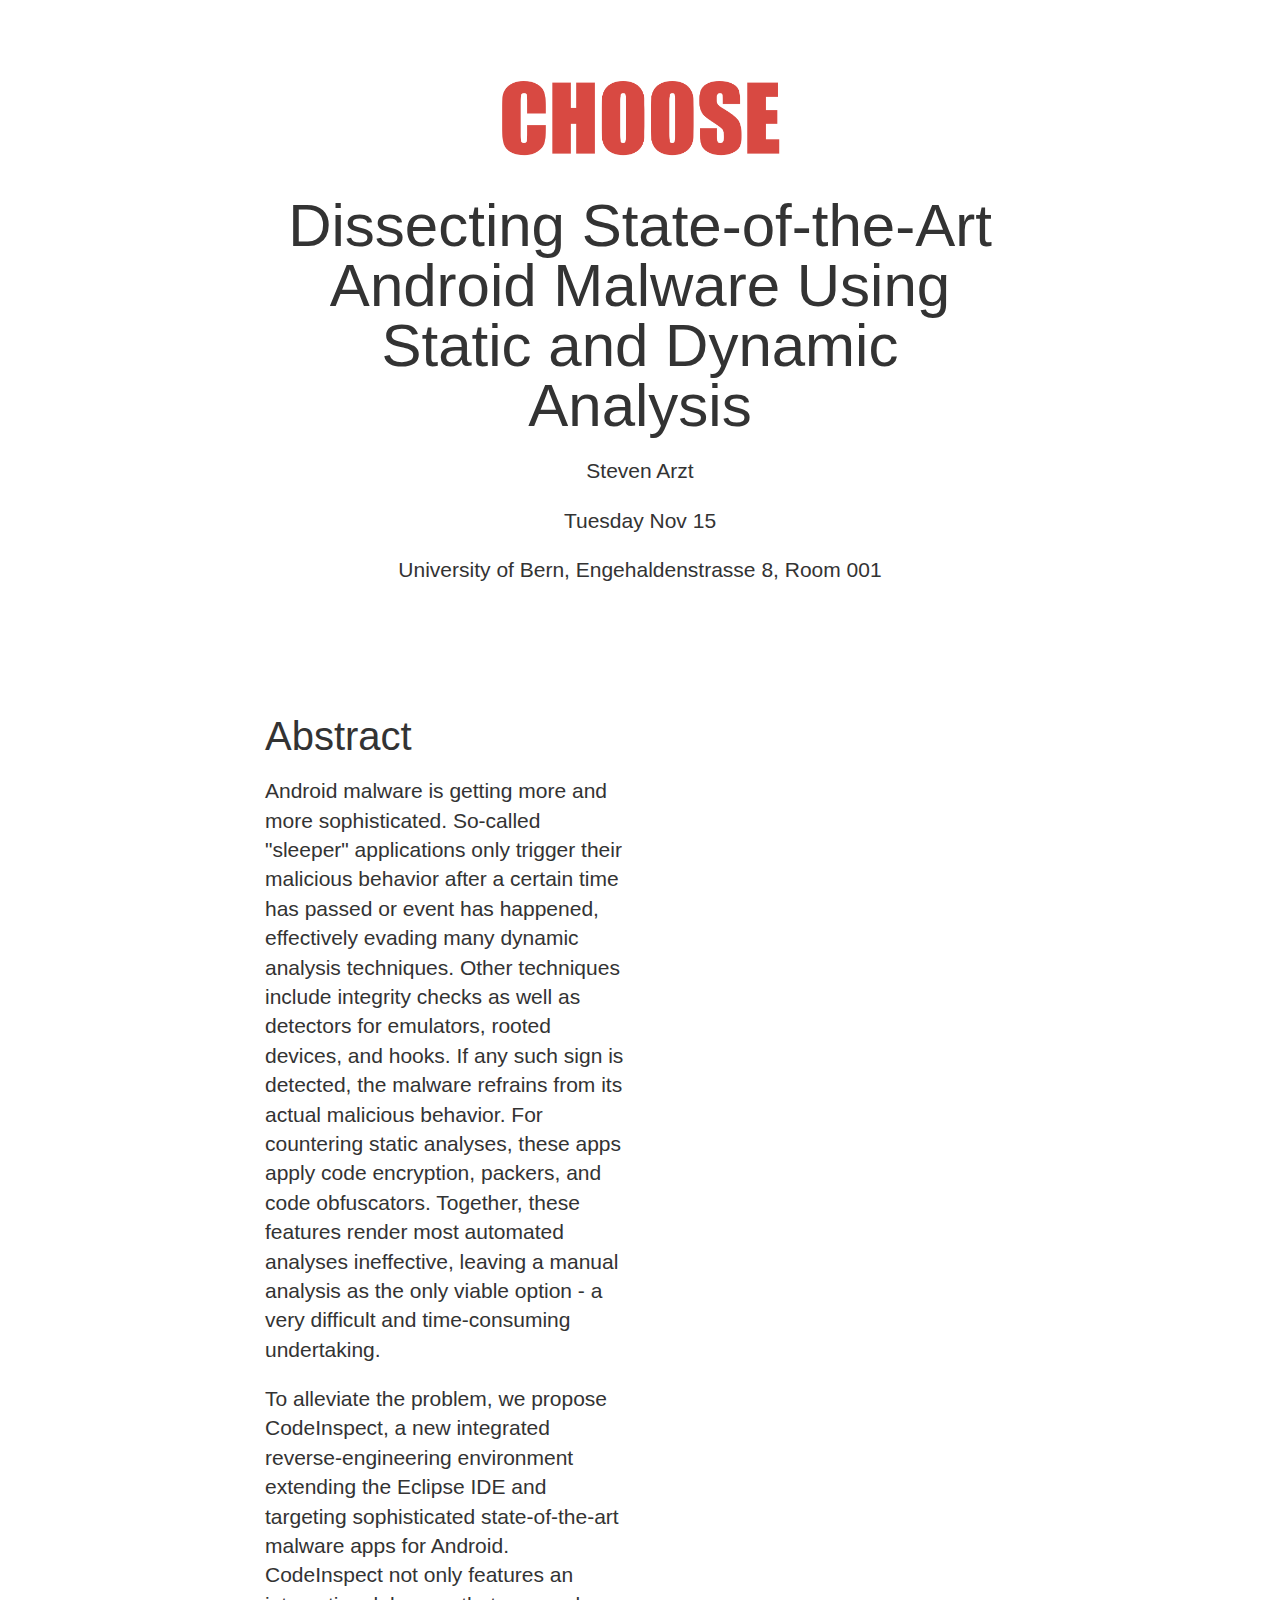
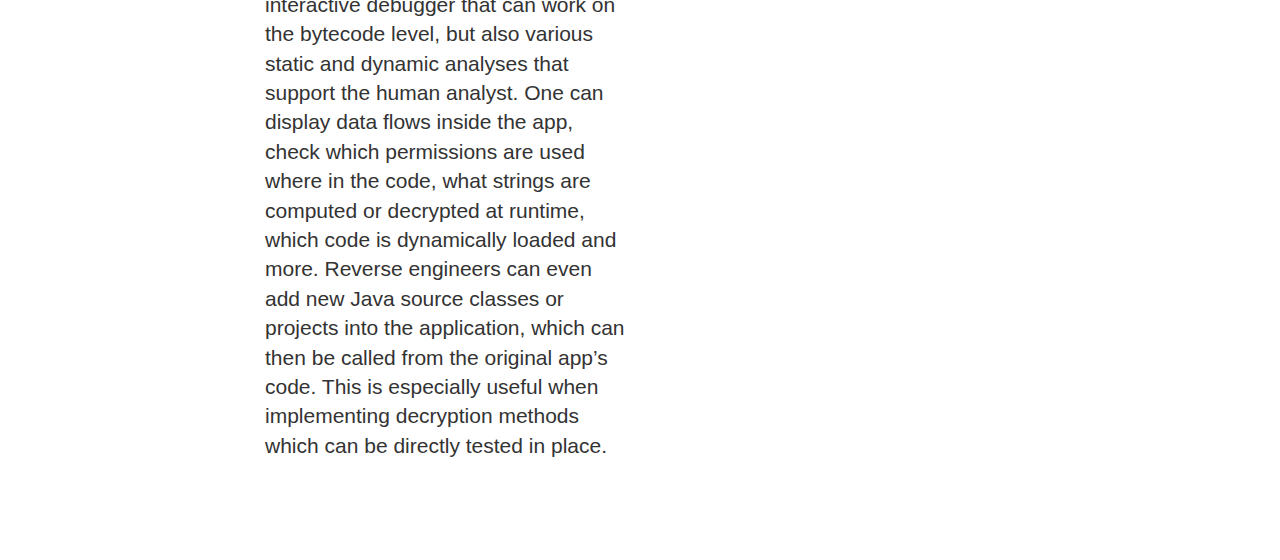
==== page/events/arzt-2016/index.html @ 49e96a99 "added two choose talks in bern" ====
<html lang="en">
    <head>
        <meta charset="utf-8">
        <title>CHOOSE Talk 2016 - Steven Arzt</title>
        <meta name="viewport" content="width=device-width, initial-scale=1.0">
        <meta name="description" content="">
        <meta name="author" content="">
        <!-- Le styles -->
        <link href="../../bootstrap-3.2.0-dist/css/bootstrap.css" rel="stylesheet">
        <link href="../../bootstrap-3.2.0-dist/css/bootstrap-responsive.css" rel="stylesheet">
        <link href="../../css/default.css" rel="stylesheet">
        <!-- HTML5 shim, for IE6-8 support of HTML5 elements -->
        <!--[if lt IE 9]>
   <script src="../../bootstrap/js/html5shiv.js"></script>
 <![endif]-->
        <!-- Fav and touch icons -->
        <link rel="shortcut icon" href="../../bootstrap/ico/favicon.png">
    </head>
    <body class="">
        <div class="container">
            <div class="row">
                <div class="col-md-8 col-md-offset-2">
                    <p><a href="../../index.html">
                            <img src="../../pictures/choose-logo.png" width="300px"></a></p>
                    <h1>Dissecting State-of-the-Art Android Malware Using Static and Dynamic Analysis </h1>
                    <p class="lead">Steven Arzt</p>
                    <p class="lead">Tuesday Nov 15</p>
                    <p class="lead">University of Bern, Engehaldenstrasse 8, Room 001</p>
                </div>
            </div>
            <div class="row topOffsetLarge">
                <div class="col-md-4 col-md-offset-2 leftAlign">
                    <h2>Abstract</h2>
                    <p class="lead">Android malware is getting more and more sophisticated. So-called "sleeper" applications only trigger their malicious behavior after a certain time has passed or event has happened, effectively evading many dynamic analysis techniques. Other techniques include integrity checks as well as detectors for emulators, rooted devices, and hooks. If any such sign is detected, the malware refrains from its actual malicious behavior. For countering static analyses, these apps apply code encryption, packers, and code obfuscators. Together, these features render most automated analyses ineffective, leaving a manual analysis as the only viable option - a very difficult and time-consuming undertaking.</p>
                    <p class="lead">To alleviate the problem, we propose CodeInspect, a new integrated reverse-engineering environment extending the Eclipse IDE and targeting sophisticated state-of-the-art malware apps for Android. CodeInspect not only features an interactive debugger that can work on the bytecode level, but also various static and dynamic analyses that support the human analyst. One can display data flows inside the app, check which permissions are used where in the code, what strings are computed or decrypted at runtime, which code is dynamically loaded and more. Reverse engineers can even add new Java source classes or projects into the application, which can then be called from the original app’s code. This is especially useful when implementing decryption methods which can be directly tested in place.</p>
                   
                </div>
            </div>
        </div>
    </div>     
    <!-- /container -->
    <!-- Le javascript
 ================================================== -->
    <!-- Placed at the end of the document so the pages load faster -->
    <script src="bootstrap/js/jquery.js"></script>
    <script src="bootstrap/js/bootstrap-transition.js"></script>
    <script src="bootstrap/js/bootstrap-alert.js"></script>
    <script src="bootstrap/js/bootstrap-modal.js"></script>
    <script src="bootstrap/js/bootstrap-dropdown.js"></script>
    <script src="bootstrap/js/bootstrap-scrollspy.js"></script>
    <script src="bootstrap/js/bootstrap-tab.js"></script>
    <script src="bootstrap/js/bootstrap-tooltip.js"></script>
    <script src="bootstrap/js/bootstrap-popover.js"></script>
    <script src="bootstrap/js/bootstrap-button.js"></script>
    <script src="bootstrap/js/bootstrap-collapse.js"></script>
    <script src="bootstrap/js/bootstrap-carousel.js"></script>
    <script src="bootstrap/js/bootstrap-typeahead.js"></script>
    <script>
  (function(i,s,o,g,r,a,m){i['GoogleAnalyticsObject']=r;i[r]=i[r]||function(){
  (i[r].q=i[r].q||[]).push(arguments)},i[r].l=1*new Date();a=s.createElement(o),
  m=s.getElementsByTagName(o)[0];a.async=1;a.src=g;m.parentNode.insertBefore(a,m)
  })(window,document,'script','//www.google-analytics.com/analytics.js','ga');

  ga('create', 'UA-12208953-1', 'auto');
  ga('send', 'pageview');

</script>
</body>
---- page/css/default.css ----
.topOffset  { margin-top: 16px; }
.bottomOffset  { margin-bottom: 16px; }
.topOffsetLarge { margin-top: 32px; }
.bottomOffsetLarge { margin-bottom: 32px; }

.leftAlign {text-align: left;}
.rightAlign {text-align: right;}
.centerAlign {text-align: center;}

.btn-default {
  border-color: #CC3333;	
  color: #CC3333;
}

.btn-primary {
  border-color: #CC3333;	
  background-color: #CC3333;
}

.btn:hover {
  background-color: #FC2534;
  border-color: #FC2534;
  color: white;
}

a {
  color: #CC3333;
}

a:hover {
  color: #FC2534;
  text-decoration: none;
}

body {
  padding-top: 0px;
  padding-bottom: 40px;
}

h1, h2 {
line-height: 1;
}

h1 {
 font-size: 60px;
}
h2 {
 margin-top: 80px;
 font-size: 40px;
}

p {margin-top: 20px;}

/* Custom container */
.container {margin: 40px auto; text-align: center;}

img {margin-left: auto;
margin-right: auto;
max-width: 100%;}
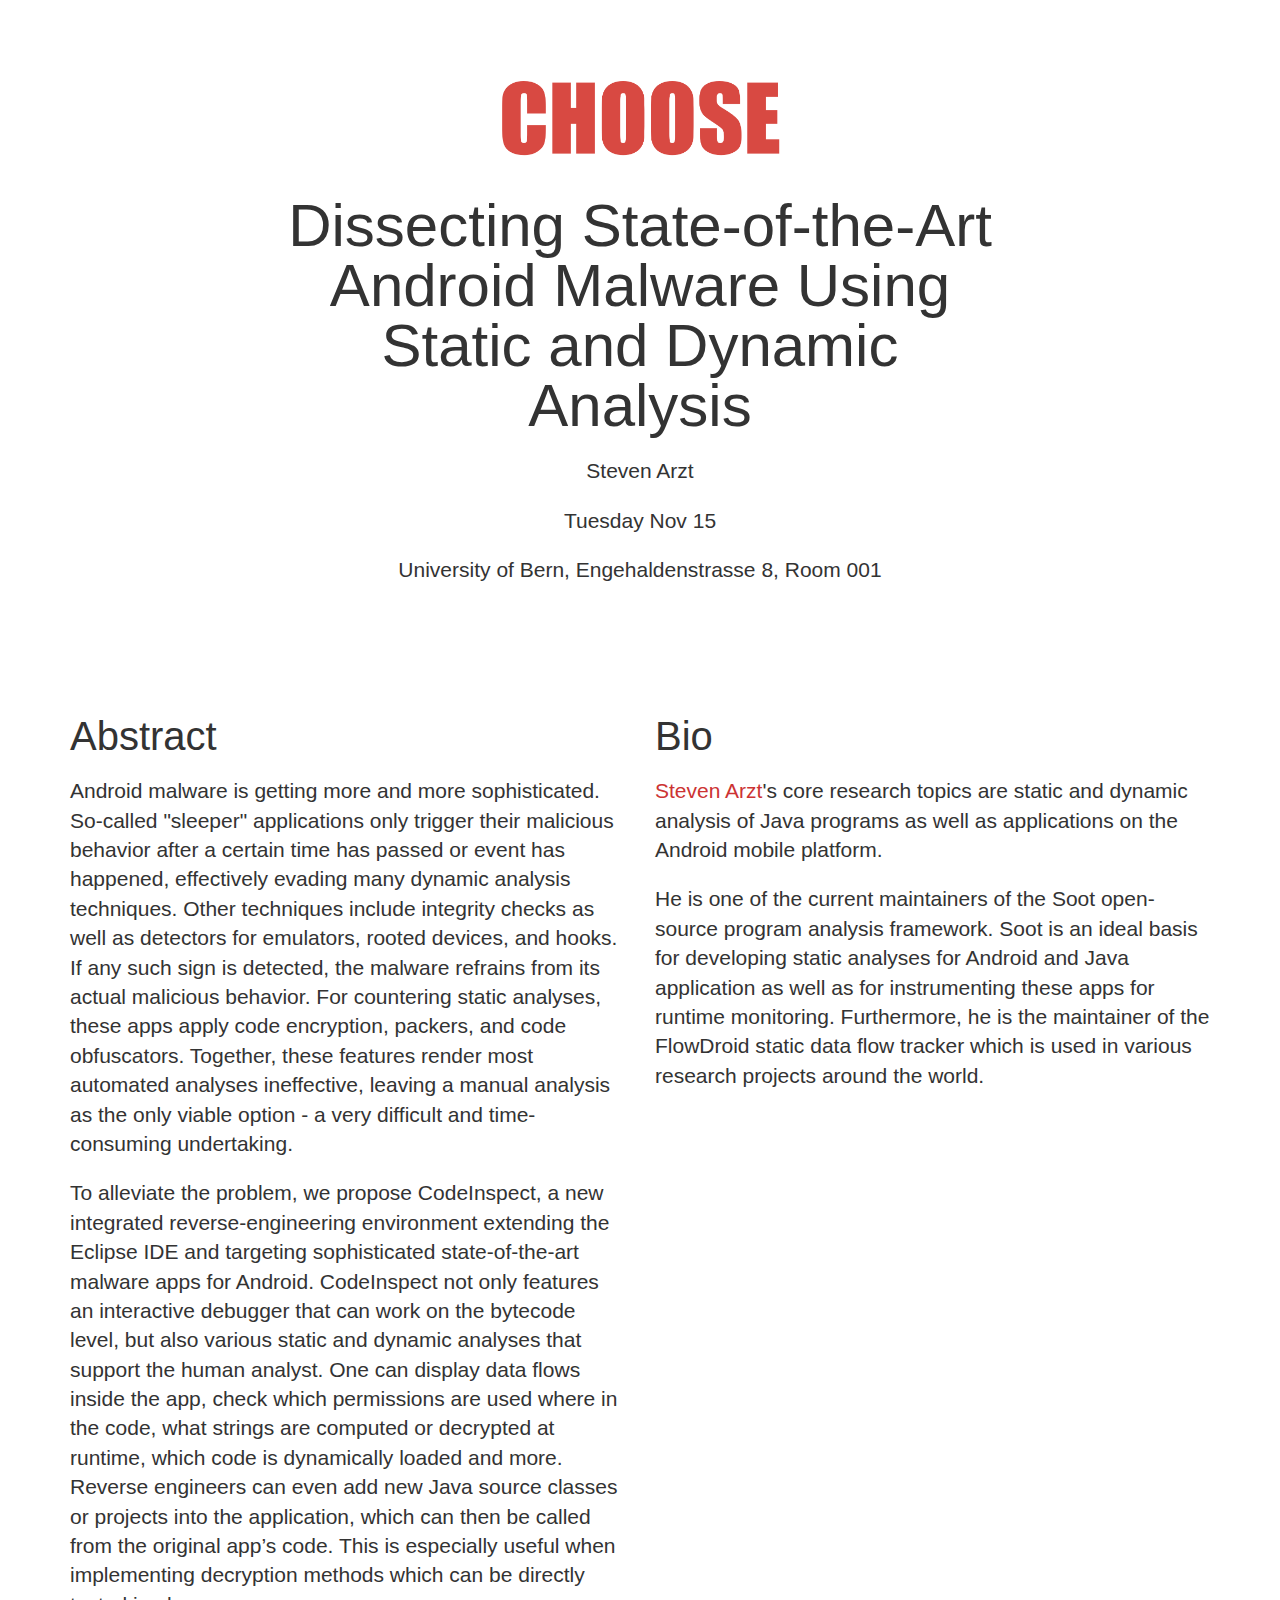
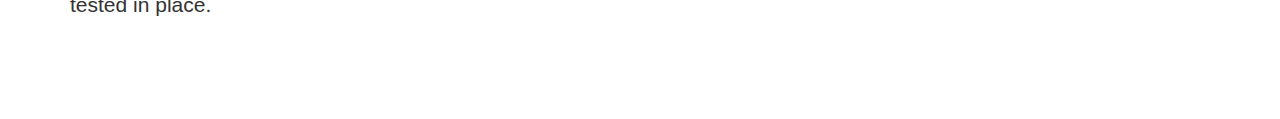
==== commit 0cf73f0a: "added bios" ====
--- a/page/events/arzt-2016/index.html
+++ b/page/events/arzt-2016/index.html
@@ -29,11 +29,16 @@
                 </div>
             </div>
             <div class="row topOffsetLarge">
-                <div class="col-md-4 col-md-offset-2 leftAlign">
+                <div class="col-md-6 leftAlign">
                     <h2>Abstract</h2>
                     <p class="lead">Android malware is getting more and more sophisticated. So-called "sleeper" applications only trigger their malicious behavior after a certain time has passed or event has happened, effectively evading many dynamic analysis techniques. Other techniques include integrity checks as well as detectors for emulators, rooted devices, and hooks. If any such sign is detected, the malware refrains from its actual malicious behavior. For countering static analyses, these apps apply code encryption, packers, and code obfuscators. Together, these features render most automated analyses ineffective, leaving a manual analysis as the only viable option - a very difficult and time-consuming undertaking.</p>
                     <p class="lead">To alleviate the problem, we propose CodeInspect, a new integrated reverse-engineering environment extending the Eclipse IDE and targeting sophisticated state-of-the-art malware apps for Android. CodeInspect not only features an interactive debugger that can work on the bytecode level, but also various static and dynamic analyses that support the human analyst. One can display data flows inside the app, check which permissions are used where in the code, what strings are computed or decrypted at runtime, which code is dynamically loaded and more. Reverse engineers can even add new Java source classes or projects into the application, which can then be called from the original app’s code. This is especially useful when implementing decryption methods which can be directly tested in place.</p>
                    
+                </div>
+                <div class="col-md-6 leftAlign">
+                    <h2>Bio</h2>
+                    <p class="lead"><a href="http://www.ec-spride.tu-darmstadt.de/en/research-groups/secure-software-engineering-group/staff/steven-arzt/">Steven Arzt</a>'s  core research topics are static and dynamic analysis of Java programs as well as applications on the Android mobile platform.</p>
+                    <p class="lead">He is one of the current maintainers of the Soot open-source program analysis framework. Soot is an ideal basis for developing static analyses for Android and Java application as well as for instrumenting these apps for runtime monitoring. Furthermore, he is the maintainer of the FlowDroid static data flow tracker which is used in various research projects around the world.</p>
                 </div>
             </div>
         </div>
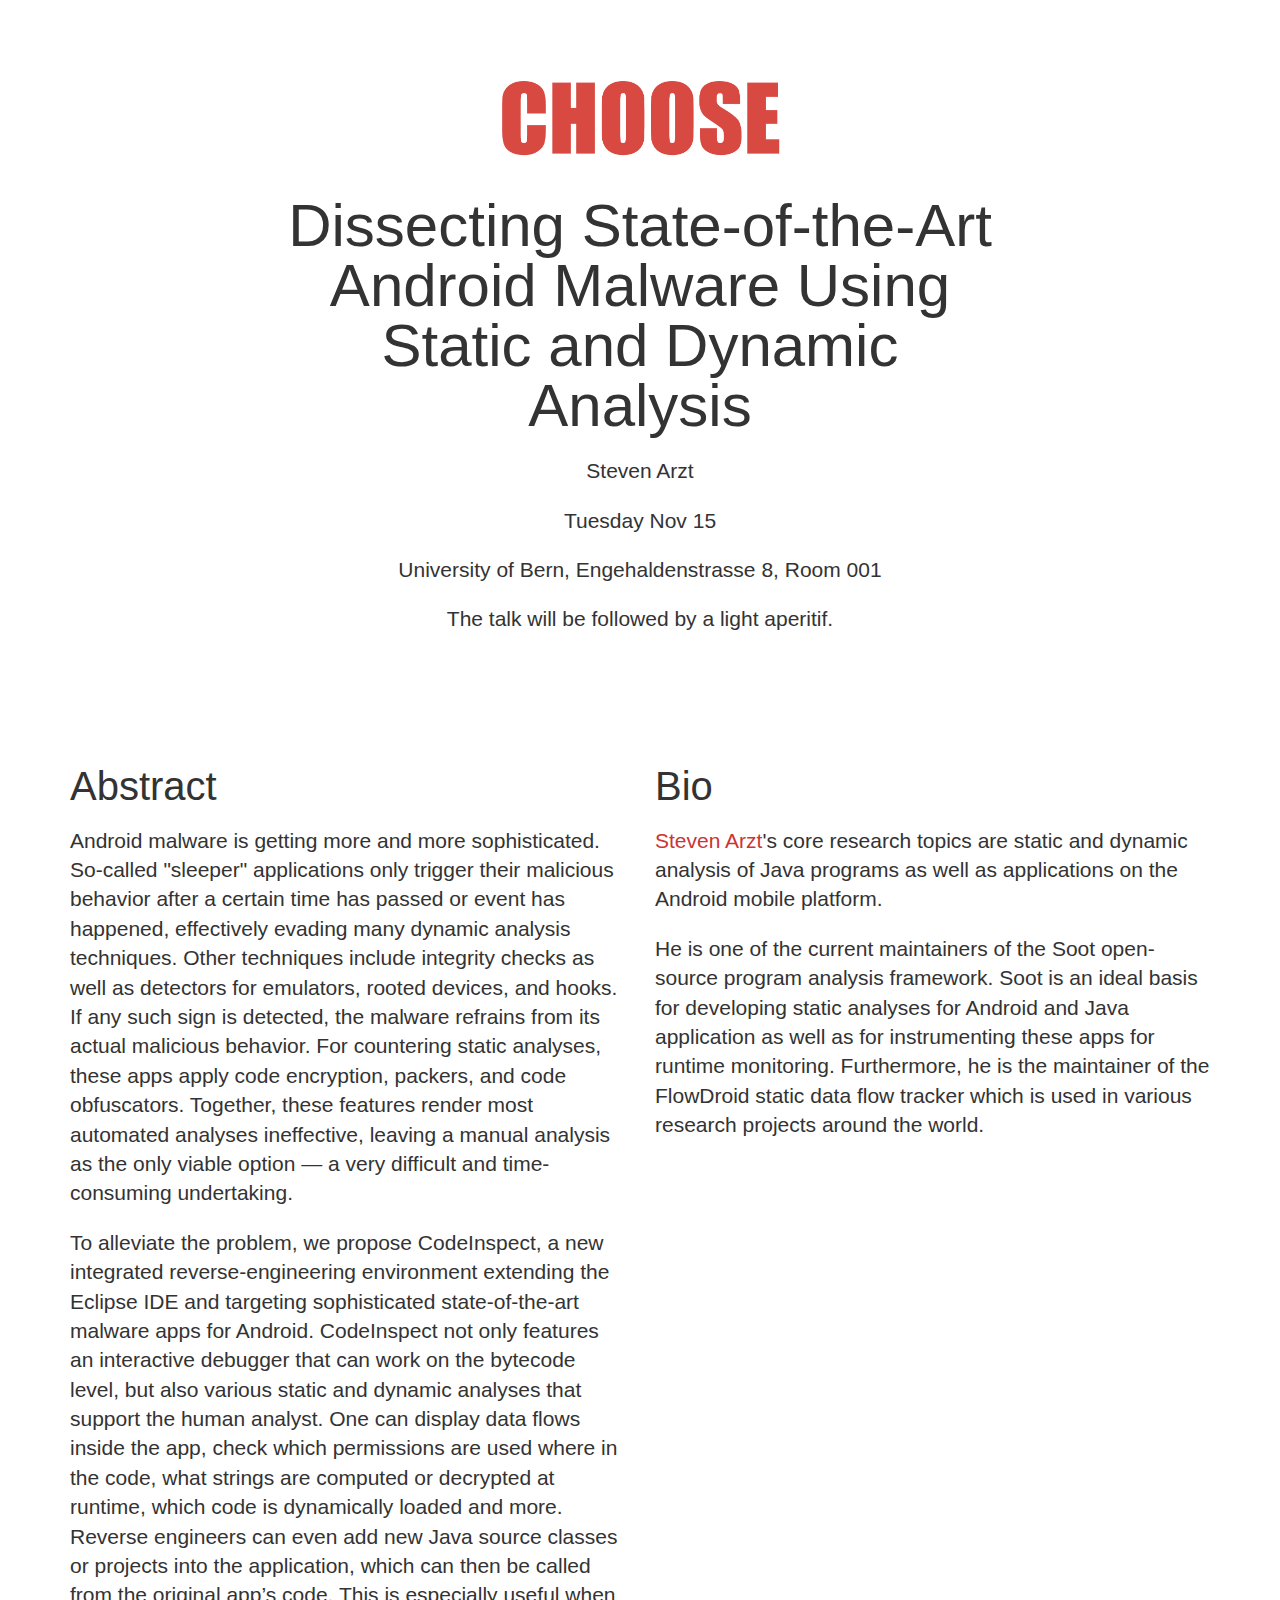
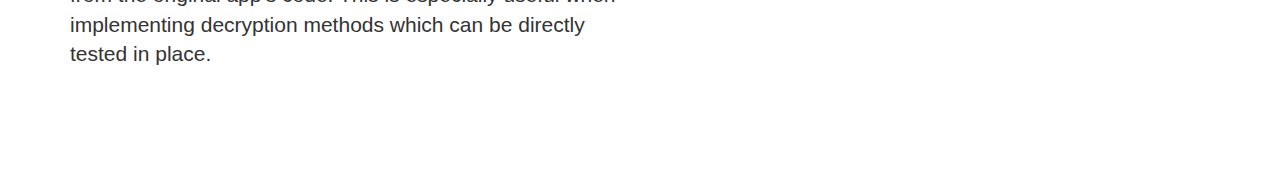
==== commit 9edd8590: "tweaks" ====
--- a/page/events/arzt-2016/index.html
+++ b/page/events/arzt-2016/index.html
@@ -26,12 +26,13 @@
                     <p class="lead">Steven Arzt</p>
                     <p class="lead">Tuesday Nov 15</p>
                     <p class="lead">University of Bern, Engehaldenstrasse 8, Room 001</p>
+                    <p class="lead">The talk will be followed by a light aperitif.</p>
                 </div>
             </div>
             <div class="row topOffsetLarge">
                 <div class="col-md-6 leftAlign">
                     <h2>Abstract</h2>
-                    <p class="lead">Android malware is getting more and more sophisticated. So-called "sleeper" applications only trigger their malicious behavior after a certain time has passed or event has happened, effectively evading many dynamic analysis techniques. Other techniques include integrity checks as well as detectors for emulators, rooted devices, and hooks. If any such sign is detected, the malware refrains from its actual malicious behavior. For countering static analyses, these apps apply code encryption, packers, and code obfuscators. Together, these features render most automated analyses ineffective, leaving a manual analysis as the only viable option - a very difficult and time-consuming undertaking.</p>
+                    <p class="lead">Android malware is getting more and more sophisticated. So-called "sleeper" applications only trigger their malicious behavior after a certain time has passed or event has happened, effectively evading many dynamic analysis techniques. Other techniques include integrity checks as well as detectors for emulators, rooted devices, and hooks. If any such sign is detected, the malware refrains from its actual malicious behavior. For countering static analyses, these apps apply code encryption, packers, and code obfuscators. Together, these features render most automated analyses ineffective, leaving a manual analysis as the only viable option &mdash; a very difficult and time-consuming undertaking.</p>
                     <p class="lead">To alleviate the problem, we propose CodeInspect, a new integrated reverse-engineering environment extending the Eclipse IDE and targeting sophisticated state-of-the-art malware apps for Android. CodeInspect not only features an interactive debugger that can work on the bytecode level, but also various static and dynamic analyses that support the human analyst. One can display data flows inside the app, check which permissions are used where in the code, what strings are computed or decrypted at runtime, which code is dynamically loaded and more. Reverse engineers can even add new Java source classes or projects into the application, which can then be called from the original app’s code. This is especially useful when implementing decryption methods which can be directly tested in place.</p>
                    
                 </div>
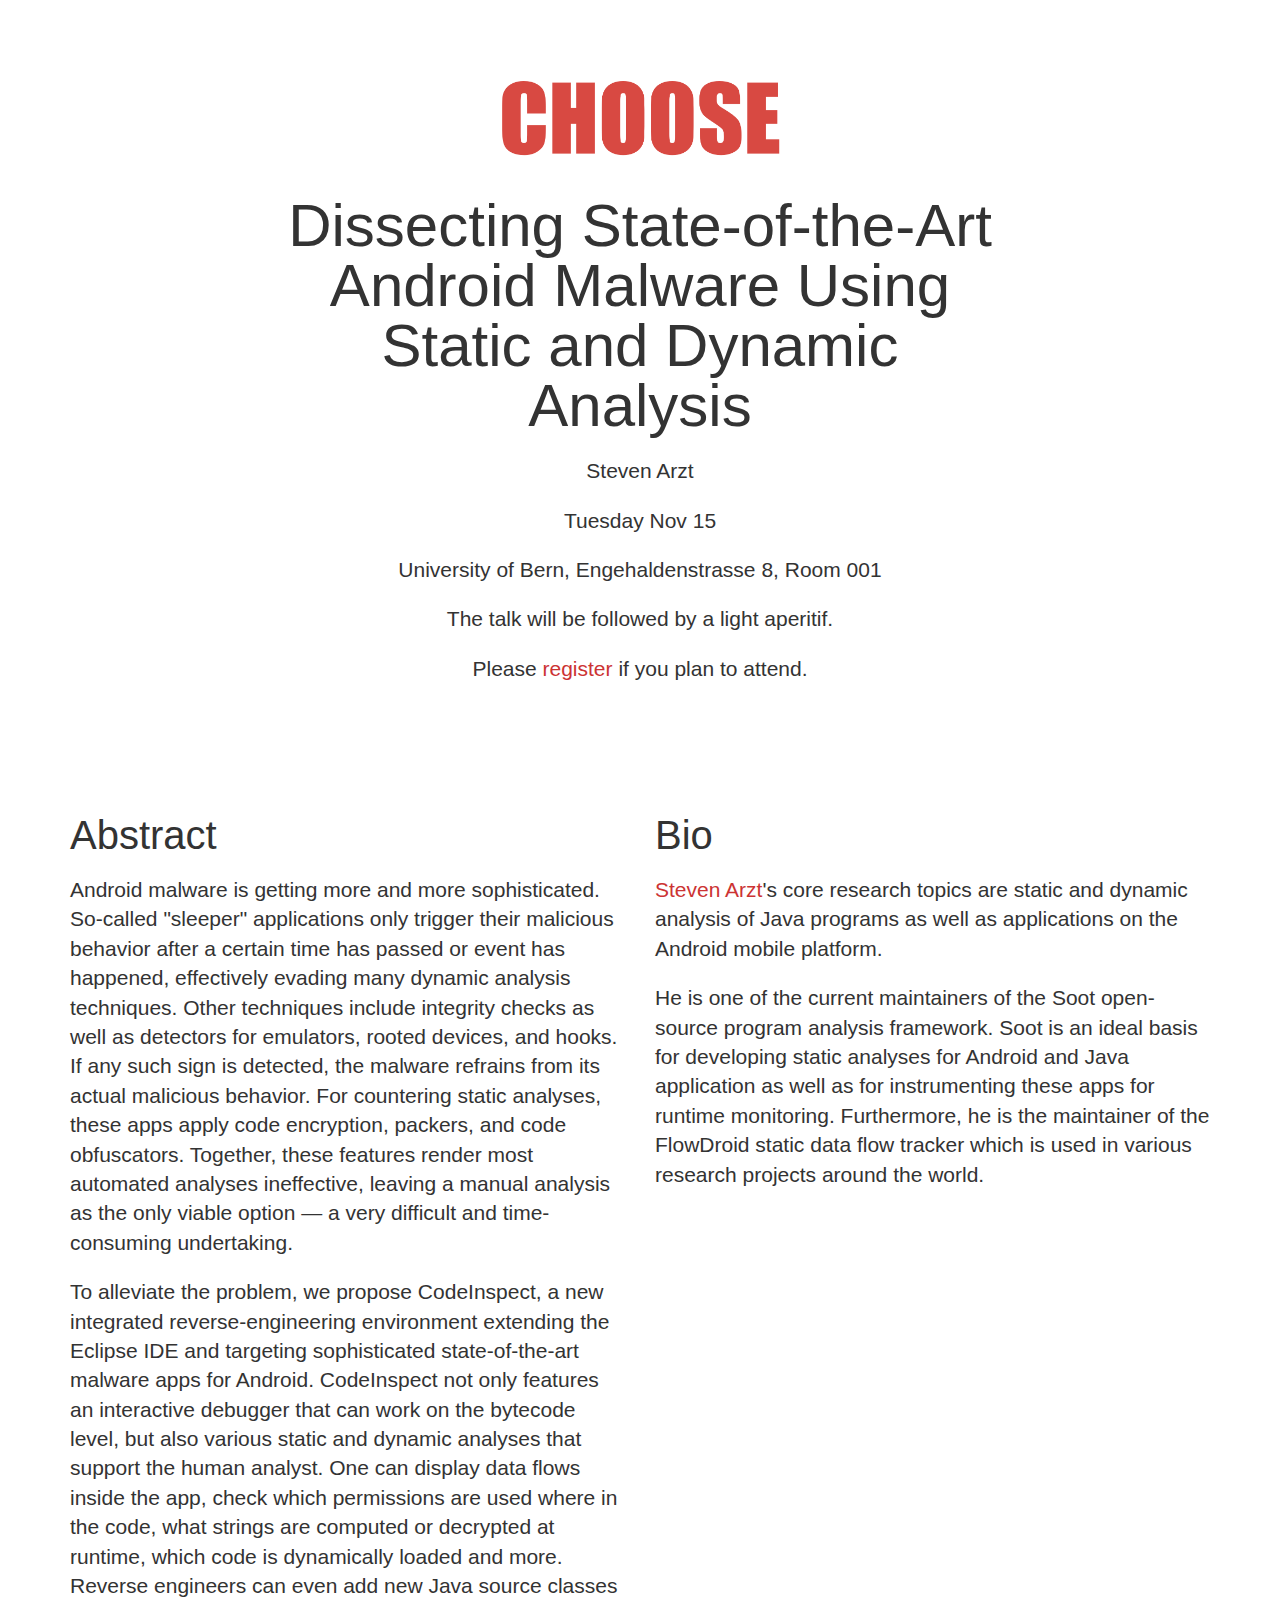
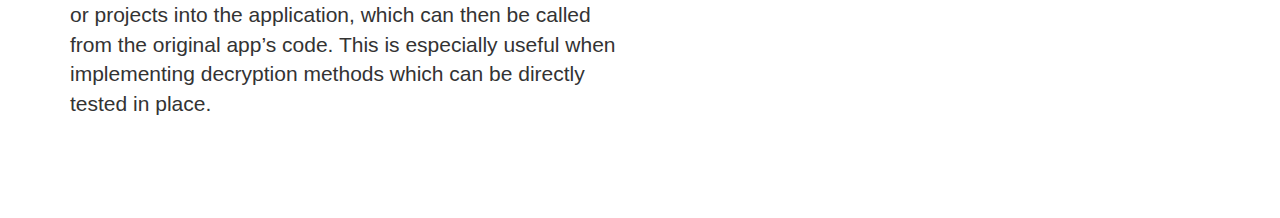
==== commit fb616526: "Steven Arzt CHOOSE talk" ====
--- a/page/events/arzt-2016/index.html
+++ b/page/events/arzt-2016/index.html
@@ -27,6 +27,7 @@
                     <p class="lead">Tuesday Nov 15</p>
                     <p class="lead">University of Bern, Engehaldenstrasse 8, Room 001</p>
                     <p class="lead">The talk will be followed by a light aperitif.</p>
+                    <p class="lead">Please <a href="https://goo.gl/forms/lYnMhC5u0QPeoFpu2">register</a> if you plan to attend.</p>
                 </div>
             </div>
             <div class="row topOffsetLarge">
